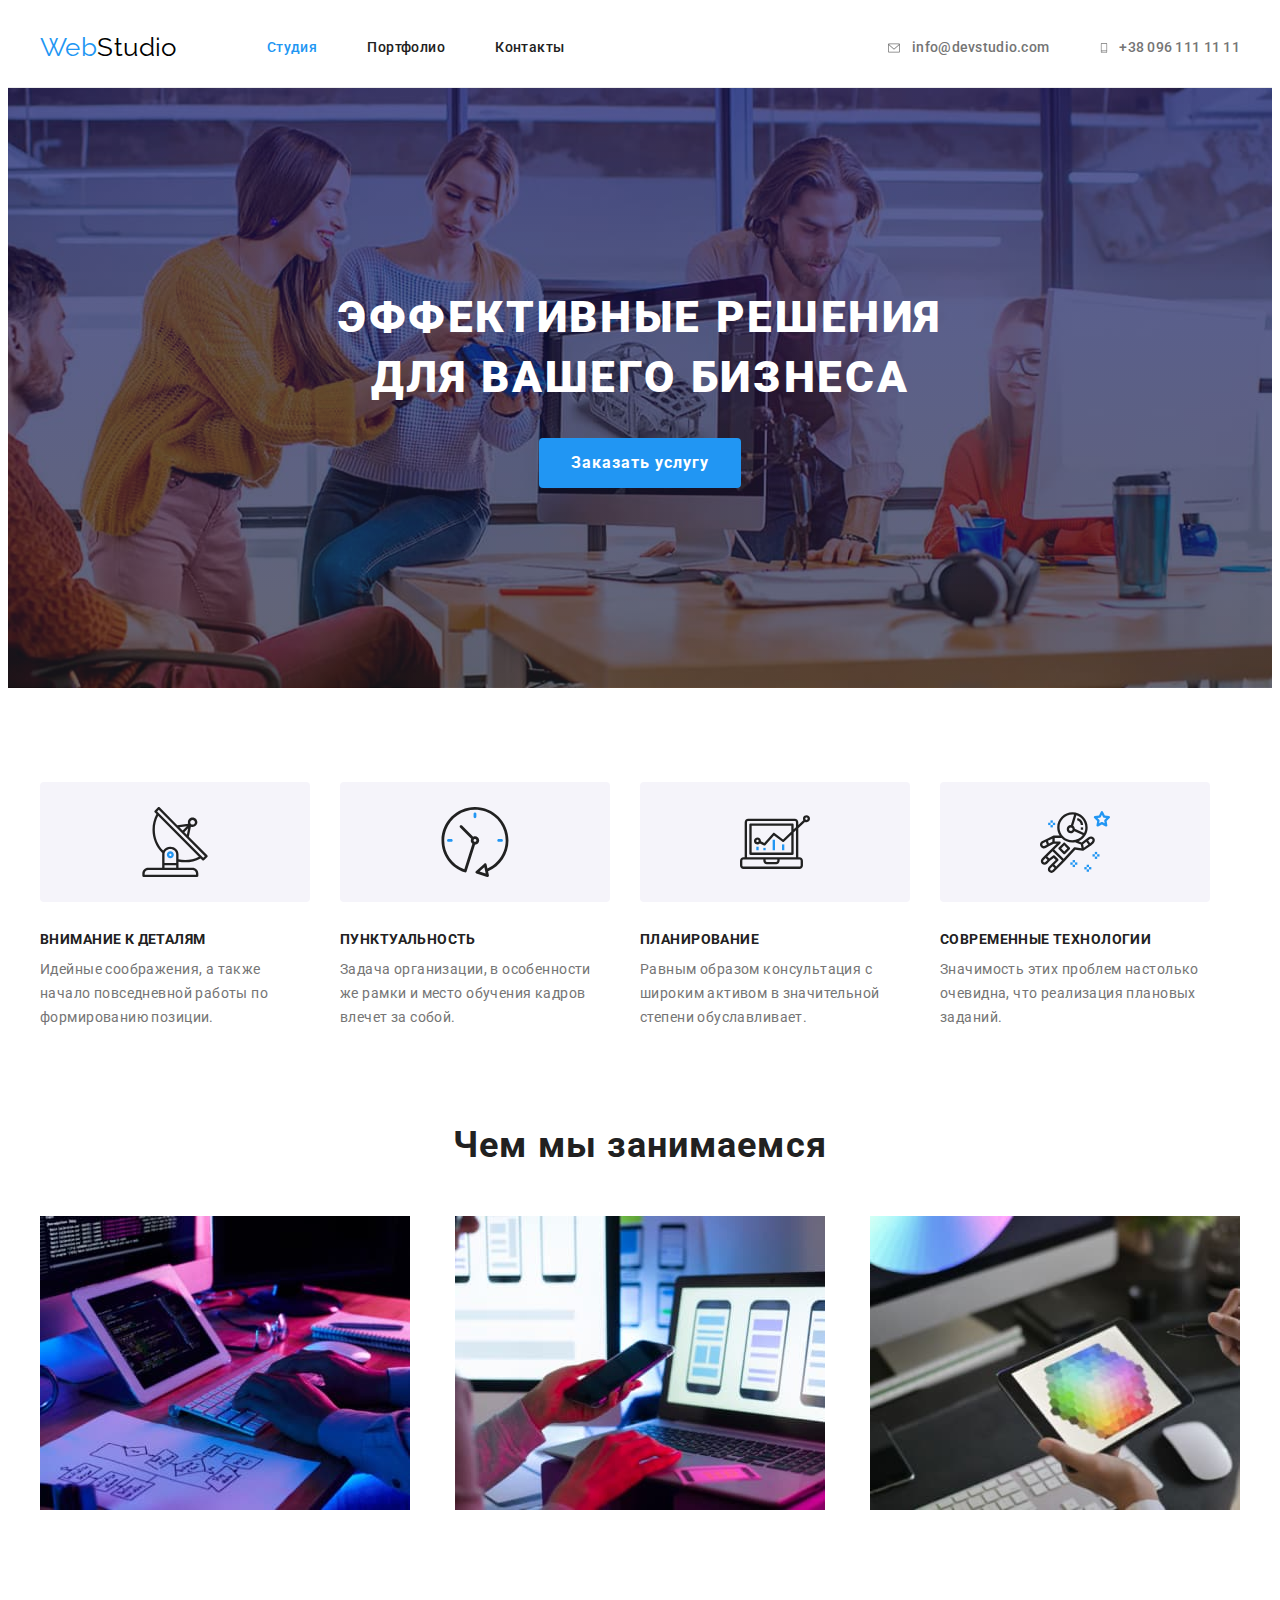
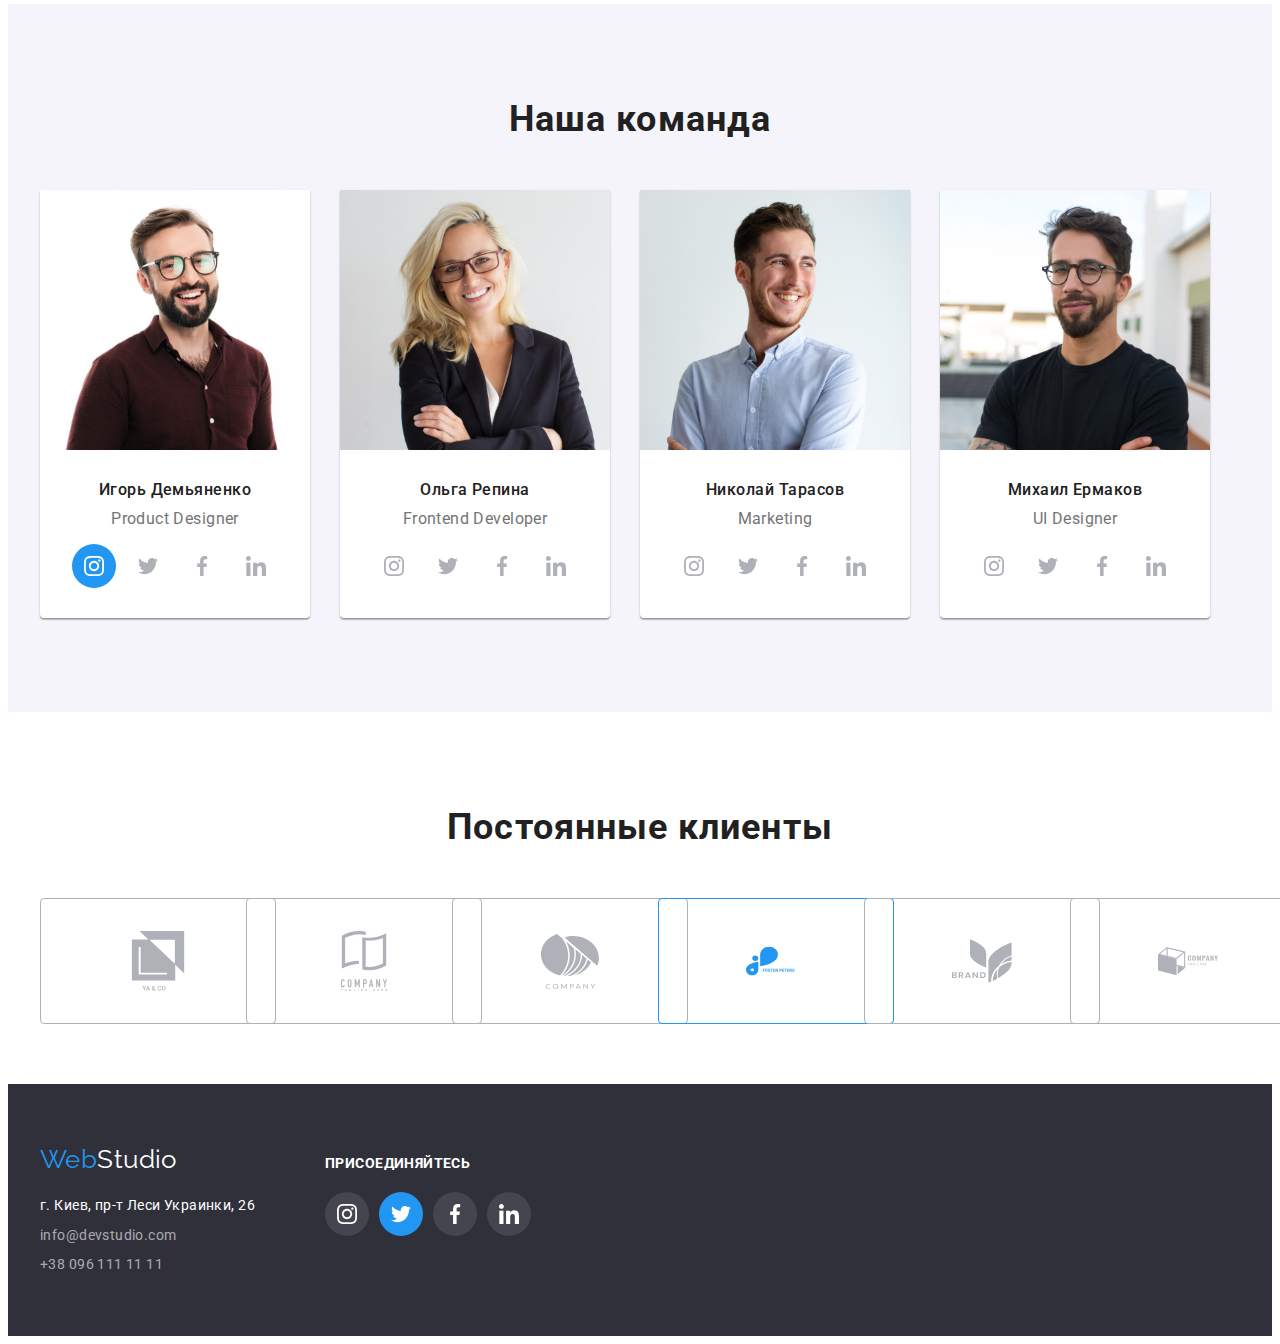
==== index.html @ 3347f1fa "add social link and styles" ====
<!DOCTYPE html>
<html lang="ru">

	<head>
		<meta charset="UTF-8" />
		<meta http-equiv="X-UA-Compatible" content="IE=edge" />
		<meta name="viewport" content="width=device-width, initial-scale=1.0" />
		<title>WebStudio | Главная</title>
		<link rel="shortcut icon" href="https://asset-cdn.schoology.com/sites/all/themes/schoology_theme/favicon.ico"
			type="image/x-icon" />
		<link rel="preconnect" href="https://fonts.gstatic.com" />
		<link
			href="https://fonts.googleapis.com/css2?family=Raleway:wght@700&family=Roboto:wght@400;500;700;900&display=swap"
			rel="stylesheet" />
		<link rel="stylesheet"
			href="https://cdnjs.cloudflare.com/ajax/libs/modern-normalize/1.1.0/modern-normalize.min.css"
			integrity="sha512-wpPYUAdjBVSE4KJnH1VR1HeZfpl1ub8YT/NKx4PuQ5NmX2tKuGu6U/JRp5y+Y8XG2tV+wKQpNHVUX03MfMFn9Q=="
			crossorigin="anonymous" referrerpolicy="no-referrer" />
		<link rel="stylesheet" href="./css/style.css" />
	</head>

	<body>
		<header class="header">
			<div class="container head-container">
				<nav class="navigator">
					<a class="text-logo" href="./"><span class="logo">Web</span>Studio </a>
					<ul class="list-header">
						<li class="list-nav-item">
							<a class="list-nav current" href="./index.html">Студия</a>
						</li>
						<li class="list-nav-item">
							<a class="list-nav" href="./portfolio.html">Портфолио</a>
						</li>
						<li class="list-nav-item"><a class="list-nav" href="">Контакты</a></li>
					</ul>
				</nav>

				<div class="header-contact">
					<ul class="list-header">
						<li class="list-contact-item">
							<a href="mailto:info@devstudio.com" class="list-contact">
								<svg class="icon-contact" width="16" height="12">
									<use href="./images/sprite.svg#mail"></use>
								</svg>
								info@devstudio.com</a>
						</li>
						<li class="list-contact-item">
							<a href="tel:+380961111111" class="list-contact">
								<svg class="icon-contact" width="10" height="16">
									<use href="./images/sprite.svg#smartphone"></use>
								</svg>
								+38 096 111 11 11</a>
						</li>
					</ul>
				</div>
			</div>
		</header>

		<main>
			<!--Главная секция с заглавием-->
			<section class="hero">
				<div class="container">
					<h1 class="hero-title">
						Эффективные решения <br />
						для вашего бизнеса
					</h1>
					<button type="button" class="main-button">Заказать услугу</button>
				</div>
			</section>

			<!--Секция особенности-->
			<section class="main-features">
				<div class="container">
					<h2 class="visually-hidden">Особенности</h2>
					<ul class="features">
						<li class="list-features-item">
							<div class="feature-icon">
								<svg width="70" height="70">
									<use use href="./images/sprite.svg#antenna"></use>
								</svg>
							</div>
							<h3 class="list-features">Внимание к деталям</h3>
							<p>
								Идейные соображения, а также начало повседневной работы по
								формированию позиции.
							</p>
						</li>
						<li class="list-features-item">
							<div class="feature-icon">
								<svg width="70" height="70">
									<use use href="./images/sprite.svg#clock"></use>
								</svg>
							</div>
							<h3 class="list-features">Пунктуальность</h3>
							<p>
								Задача организации, в особенности же рамки и место обучения кадров
								влечет за собой.
							</p>
						</li>
						<li class="list-features-item">
							<div class="feature-icon">
								<svg width="70" height="70">
									<use use href="./images/sprite.svg#diagram"></use>
								</svg>
							</div>
							<h3 class="list-features">Планирование</h3>
							<p>
								Равным образом консультация с широким активом в значительной
								степени обуславливает.
							</p>
						</li>
						<li class="list-features-item">
							<div class="feature-icon">
								<svg width="70" height="70">
									<use use href="./images/sprite.svg#astronaut"></use>
								</svg>
							</div>
							<h3 class="list-features">Современные технологии</h3>
							<p>
								Значимость этих проблем настолько очевидна, что реализация
								плановых заданий.
							</p>
						</li>
					</ul>
				</div>
			</section>

			<!--Секция Чем мы занимаемся-->
			<section class="work">
				<div class="container">
					<h2 class="title">Чем мы занимаемся</h2>
					<ul class="our-work">
						<li><img src="./images/box_1.jpg" alt="верстка" width="370" /></li>
						<li>
							<img src="./images/box_2.jpg" alt="мобильные устрайства" width="370" />
						</li>
						<li>
							<img src="./images/box_3.jpg" alt="цветовые решения" width="370" />
						</li>
					</ul>
				</div>
			</section>

			<!--Секция Наша команда-->
			<section class="team">
				<div class="container">
					<h2 class="title">Наша команда</h2>
					<ul class="our-team">
						<li class="list-specialist">
							<img src="./images/img_1.jpg" alt="Игорь" width="270" />
							<div class="our-specialist">
								<h3 class="specialist">Игорь Демьяненко</h3>
								<p class="job">Product Designer</p>
								<ul class="social-list">
									<li class="social-list-item">
										<a href="" class="social-list-link all">
											<svg class="social-list-icon insta">
												<use href="./images/sprite.svg#instagram"></use>
											</svg>
										</a>
									</li>
									<li class="social-list-item">
										<a href="" class="social-list-link">
											<svg class="social-list-icon">
												<use href="./images/sprite.svg#twitter"></use>
											</svg>
										</a>
									</li>
									<li class="social-list-item">
										<a href="" class="social-list-link">
											<svg class="social-list-icon">
												<use href="./images/sprite.svg#facebook"></use>
											</svg>
										</a>
									</li>
									<li class="social-list-item">
										<a href="" class="social-list-link">
											<svg class="social-list-icon">
												<use href="./images/sprite.svg#linkedin"></use>
											</svg>
										</a>
									</li>
								</ul>
							</div>
						</li>
						<li class="list-specialist">
							<img src="./images/img_2.jpg" alt="Ольга" width="270" />
							<div class="our-specialist">
								<h3 class="specialist">Ольга Репина</h3>
								<p class="job">Frontend Developer</p>
								<ul class="social-list">
									<li class="social-list-item">
										<a href="" class="social-list-link">
											<svg class="social-list-icon">
												<use href="./images/sprite.svg#instagram"></use>
											</svg>
										</a>
									</li>
									<li class="social-list-item">
										<a href="" class="social-list-link">
											<svg class="social-list-icon">
												<use href="./images/sprite.svg#twitter"></use>
											</svg>
										</a>
									</li>
									<li class="social-list-item">
										<a href="" class="social-list-link">
											<svg class="social-list-icon">
												<use href="./images/sprite.svg#facebook"></use>
											</svg>
										</a>
									</li>
									<li class="social-list-item">
										<a href="" class="social-list-link">
											<svg class="social-list-icon">
												<use href="./images/sprite.svg#linkedin"></use>
											</svg>
										</a>
									</li>
								</ul>
							</div>
						</li>
						<li class="list-specialist">
							<img src="./images/img_3.jpg" alt="Николай" width="270" />
							<div class="our-specialist">
								<h3 class="specialist">Николай Тарасов</h3>
								<p class="job">Marketing</p>
								<ul class="social-list">
									<li class="social-list-item">
										<a href="" class="social-list-link">
											<svg class="social-list-icon">
												<use href="./images/sprite.svg#instagram"></use>
											</svg>
										</a>
									</li>
									<li class="social-list-item">
										<a href="" class="social-list-link">
											<svg class="social-list-icon">
												<use href="./images/sprite.svg#twitter"></use>
											</svg>
										</a>
									</li>
									<li class="social-list-item">
										<a href="" class="social-list-link">
											<svg class="social-list-icon">
												<use href="./images/sprite.svg#facebook"></use>
											</svg>
										</a>
									</li>
									<li class="social-list-item">
										<a href="" class="social-list-link">
											<svg class="social-list-icon">
												<use href="./images/sprite.svg#linkedin"></use>
											</svg>
										</a>
									</li>
								</ul>
							</div>
						</li>
						<li class="list-specialist">
							<img src="./images/img_4.jpg" alt="Михаил" width="270" />
							<div class="our-specialist">
								<h3 class="specialist">Михаил Ермаков</h3>
								<p class="job">UI Designer</p>
								<ul class="social-list">
									<li class="social-list-item">
										<a href="" class="social-list-link">
											<svg class="social-list-icon">
												<use href="./images/sprite.svg#instagram"></use>
											</svg>
										</a>
									</li>
									<li class="social-list-item">
										<a href="" class="social-list-link">
											<svg class="social-list-icon">
												<use href="./images/sprite.svg#twitter"></use>
											</svg>
										</a>
									</li>
									<li class="social-list-item">
										<a href="" class="social-list-link">
											<svg class="social-list-icon">
												<use href="./images/sprite.svg#facebook"></use>
											</svg>
										</a>
									</li>
									<li class="social-list-item">
										<a href="" class="social-list-link">
											<svg class="social-list-icon">
												<use href="./images/sprite.svg#linkedin"></use>
											</svg>
										</a>
									</li>
								</ul>
							</div>
						</li>
					</ul>
				</div>
			</section>

			<!-- КЛИЕНТЫ -->
			<section class="main-clients">
				<div class="container">
					<h2 class="title">Постоянные клиенты</h2>
					<ul class="clients-list">
						<li class="clients-list-item">
							<a class="clients-list-link" href=""><svg class="clients-list-icon">
									<use href="./images/sprite.svg#icon-compani_1"></use>
								</svg></a>
						</li>
						<li class="clients-list-item">
							<a class="clients-list-link" href=""><svg class="clients-list-icon">
									<use href="./images/sprite.svg#icon-compani_2"></use>
								</svg></a>
						</li>
						<li class="clients-list-item">
							<a class="clients-list-link" href=""><svg class="clients-list-icon">
									<use href="./images/sprite.svg#icon-compani_3"></use>
								</svg></a>
						</li>
						<li class="clients-list-item">
							<a class="clients-list-link current-link" href=""><svg
									class="clients-list-icon client-current">
									<use href="./images/sprite.svg#icon-compani_4"></use>
								</svg></a>
						</li>
						<li class="clients-list-item">
							<a class="clients-list-link" href=""><svg class="clients-list-icon">
									<use href="./images/sprite.svg#icon-compani_5"></use>
								</svg></a>
						</li>
						<li class="clients-list-item">
							<a class="clients-list-link" href=""><svg class="clients-list-icon">
									<use href="./images/sprite.svg#icon-compani_6"></use>
								</svg></a>
						</li>
					</ul>
				</div>
			</section>
		</main>
		<footer class="footer">
			<div class="container fc">
				<div class="adress">
					<a class="text-logo-footer" href="./"><span class="logo">Web</span>Studio</a>
					<address>
						<ul class="list-footer">
							<li class="list-footer-item">
								<a class="adress-footer" href="https://goo.gl/maps/jzQwwj4ujLne8MiLA" target="_blank"
									rel="noopener noreferrer">
									г. Киев, пр-т Леси Украинки, 26</a>
							</li>
							<li class="list-footer-item">
								<a href="mailto:info@devstudio.com" class="footer-contact">info@devstudio.com</a>
							</li>
							<li class="list-footer-item">
								<a href="tel:+380961111111" class="footer-contact">+38 096 111 11 11</a>
							</li>
						</ul>
					</address>
				</div>
				<div class="social">
					<p class="label">присоединяйтесь</p>
					<ul class="footer-social-list list">
						<li class="social-item">
							<a class="social-link" href="">
								<svg class="social-icon" width="20" height="20">
									<use href="./images/sprite.svg#instagram"></use>
								</svg>
							</a>
						</li>
						<li class="social-item">
							<a class="social-link all" href="">
								<svg class="social-icon" width="20" height="20">
									<use href="./images/sprite.svg#twitter"></use>
								</svg></a>
						</li>
						<li class="social-item">
							<a class="social-link" href="">
								<svg class="social-icon" width="20" height="20">
									<use href="./images/sprite.svg#facebook"></use>
								</svg></a>
						</li>
						<li class="social-item">
							<a class="social-link" href="">
								<svg class="social-icon" width="20" height="20">
									<use href="./images/sprite.svg#linkedin"></use>
								</svg></a>
						</li>
					</ul>
				</div>
			</div>
		</footer>
	</body>

</html>
---- css/style.css ----
/*  */
:root {
	--primary-white-color: #ffffff;
	--second-dark-color: #2f303a;
	--background-color: #f5f4fa;
	--accent-color: #2196f3;
	--primary-text-color: #212121;
	--second-text-color: #757575;
	--decoration-color: #afb1b8;
}
/* primary-font-family: roboto; */
/* logo-font-family: Raleway; */
h1,
h2,
h3,
h4,
h5,
h6,
p {
	margin-top: 0;
	margin-bottom: 0;
}

ul,
ol {
	margin-top: 0;
	margin-bottom: 0;
	padding-left: 0;
}

img {
	display: block;
}
body {
	color: var(--second-text-color);
	background-color: var(--primary-bg-color);
	/* width: 1600px; */
	font-family: "Roboto", sans-serif;
	font-size: 14px;
	font-weight: 400;
	line-height: 1.71;
	letter-spacing: 0.03em;
}
.container {
	width: 1200px;
	margin: 0 auto;
	padding-left: 15px;
	padding-right: 15px;
	/* padding-bottom: 94px; */
}
.visually-hidden {
	position: absolute;
	white-space: nowrap;
	width: 1px;
	height: 1px;
	overflow: hidden;
	border: 0;
	padding: 0;
	clip: rect(0 0 0 0);
	clip-path: inset(50%);
	margin: -1px;
}
/* =============head================= */
.header {
	border-bottom: 1px solid #ececec;
}
.text-logo {
	font-family: "Raleway", sans-serif;
	font-style: 700;
	font-size: 26px;
	line-height: 1.2;
	color: #000000;
	text-decoration: none;
	padding: 24px 0;
	margin-right: 90px;
}
.logo {
	color: var(--accent-color);
}

.link {
	text-decoration: none;
}
ul {
	list-style-type: none;
}
.list-header :hover,
.list-header :focus {
	color: var(--accent-color);
}
.list-header {
	font-weight: 500;
	font-size: inherit;
	line-height: 1.14;
}
.list-header {
	display: flex;
	align-items: center;
}

.list-nav {
	color: var(--primary-text-color);
	/* font-weight: 500;
	font-size: inherit;
	line-height: 1.14; */
	text-decoration: none;
	padding: 32px 0;
}
.list-nav-item:not(:last-child) {
	margin-right: 50px;
}

.current {
	color: var(--accent-color);
}
.list-contact {
	color: var(--second-text-color);
	font-weight: 500;
	font-style: normal;
	text-decoration: none;
	line-height: 1.14;
	letter-spacing: 0.02em;
}
.list-contact {
	display: flex;
	align-items: center;
	color: inherit;
}

.icon-contact {
	margin-right: 10px;
	fill: currentColor;
}
/* .list-contact-item {
	background-size: cover;
} */
.list-contact-item:not(:last-child) {
	margin-right: 50px;
}
.head-container {
	display: flex;
	align-items: center;
	justify-content: space-between;
}
.navigator {
	display: flex;
	align-items: center;
}
/* =============end-head=================== */

/* ========footer============= */
.list-footer :hover,
.list-footer :focus {
	color: var(--accent-color);
}
.list-footer {
	font-weight: inherit;
	font-size: inherit;
	line-height: 1.46;
}
.list-footer-item:not(:last-child) {
	margin-bottom: 9px;
}
.adress-footer {
	color: var(--primary-white-color);
	letter-spacing: 0.03em;
	font-style: normal;
	text-decoration: none;
}
.footer {
	background-color: var(--second-dark-color);
	padding: 0 15px;
}
.fc {
	display: flex;
}
.adress {
	padding-top: 60px;
	padding-bottom: 60px;
	margin-right: 70px;
}
.text-logo-footer {
	color: var(--primary-white-color);
	font-family: "Raleway", sans-serif;
	font-style: 700;
	font-size: 26px;
	line-height: 1.2;
	text-decoration: none;
	margin-bottom: 20px;
	display: block;
}
.footer-contact {
	letter-spacing: 0.03em;
	color: rgba(255, 255, 255, 0.6);
	text-decoration: none;
	font-style: normal;
}
.social {
	padding-top: 72px;
	padding-bottom: 100px;
}

.label {
	margin-bottom: 20px;
	font-weight: 700;
	line-height: 1.14;
	letter-spacing: 0.03em;
	text-transform: uppercase;
	color: var(--primary-white-color);
}

.footer-social-list {
	display: flex;
}

.social-item {
	width: 44px;
	height: 44px;
}

.social-item:not(:last-child) {
	margin-right: 10px;
}

.social-link {
	display: flex;
	justify-content: center;
	align-items: center;
	width: 100%;
	height: 100%;
	background-color: rgba(255, 255, 255, 0.1);
	border-radius: 50%;
}

.social-link:hover,
.social-link:focus {
	background-color: var(--accent-color);
}

.social-icon {
	fill: var(--primary-white-color);
}

/* ========end-footer=============== */

/* ==========hero================= */
.hero {
	background-color: var(--second-dark-color);
	padding: 200px 0;
	text-align: center;
	background-image: linear-gradient(
			rgba(12, 24, 155, 0.4),
			rgba(47, 48, 58, 0.4)
		),
		url("../images/bg.jpg");
	background-position: center;
	background-size: cover;
	/* box-shadow: 0px 4px 4px rgba(0, 0, 0, 0.25); */
	max-width: 1600px;
	align-items: center;
	text-align: center;
	margin: 0 auto;
}

.hero-title {
	color: var(--primary-white-color);
	font-weight: 900;
	font-size: 44px;
	line-height: 1.36;
	text-align: center;
	letter-spacing: 0.06em;
	text-transform: uppercase;
	margin-bottom: 30px;
}
.main-button {
	color: var(--primary-white-color);
	background-color: var(--accent-color);
	border: none;
	border-radius: 4px;
	font-family: inherit;
	font-weight: 700;
	font-size: 16px;
	line-height: 1.87;
	align-items: center;
	text-align: center;
	letter-spacing: 0.06em;
	padding: 10px 32px;
}
.main-button:hover,
.main-button:focus {
	color: var(--primary-text-color);
	background: var(--background-color);
	cursor: pointer;
}
/* =======end-hero============ */

/* ===========studio============== */
.title {
	color: var(--primary-text-color);
	font-weight: 700;
	font-size: 36px;
	line-height: 1.17;
	text-align: center;
	letter-spacing: 0.03em;
	margin-bottom: 50px;
}
.list-features {
	color: var(--primary-text-color);
	font-family: "Roboto", sans-serif;
	font-size: inherit;
	font-weight: 700;
	line-height: 1.14;
	letter-spacing: 0.03em;
	text-transform: uppercase;
	margin-bottom: 10px;
}
.main-features {
	padding-top: 94px;
}
.features {
	display: flex;
	align-items: center;
}
.feature-icon {
	display: flex;
	height: 120px;
	justify-content: center;
	align-items: center;
	background-color: #f5f4fa;
	background-position: 50% 50%;
	background-size: cover;
	background-repeat: no-repeat;
	border-radius: 4px;
	margin-bottom: 30px;
}
.list-features-item {
	flex-basis: 270px;
}
.list-features-item:not(:last-child) {
	margin-right: 30px;
}
.work {
	padding: 94px 0;
}
.our-work {
	display: flex;
	align-items: center;
	justify-content: space-between;
}
.team {
	background-color: var(--background-color);
	text-align: center;
	padding: 94px 0;
}
.our-team {
	display: flex;
	align-items: center;
}
.list-specialist {
	background-color: #ffffff;
	border-radius: 0px 0px 4px 4px;
	box-shadow: 0px 1px 3px rgba(0, 0, 0, 0.12), 0px 1px 1px rgba(0, 0, 0, 0.14),
		0px 2px 1px rgba(0, 0, 0, 0.2);
	width: 270px;
}
.list-specialist:not(:last-child) {
	margin-right: 30px;
}
.our-specialist {
	font-size: 16px;
	line-height: 1.19;
	padding: 30px 0;
}
.specialist {
	color: var(--primary-text-color);
	font-size: 16px;
	line-height: 1.19;
	font-weight: 500;
	letter-spacing: 0.03em;
	margin-bottom: 10px;
}
.job {
	margin-bottom: 16px;
}
.social-list {
	display: flex;
	/* align-items: center; */
	padding: 0 32px;
	background-size: cover;
	justify-content: center;
}
.social-list-item {
	height: 44px;
	width: 44px;
	background-size: cover;
	/* justify-content: center; */
	/* align-items: center; */
}
.social-list-item:not(:last-child) {
	margin-right: 10px;
}
.social-list-link {
	display: flex;
	justify-content: center;
	align-items: center;
	width: 100%;
	height: 100%;
	border-radius: 50%;
	background-color: var(--primary-white-color);
}
.social-list-icon {
	width: 20px;
	height: 20px;
	fill: var(--decoration-color);
}
.insta {
	fill: var(--primary-white-color);
}
.social-list-link:hover,
.social-list-link:focus {
	background-color: var(--accent-color);
}

.social-list-link:hover .social-list-icon,
.social-list-link:focus .social-list-icon {
	fill: var(--primary-white-color);
}

/* ======Клиенты============== */
.main-clients {
	padding-top: 94px;
	padding-bottom: 94px;
}
.clients-list {
	display: flex;
	justify-content: space-between;
}

.clients-list-item {
	width: 170px;
	height: 92px;
}

.clients-list-link {
	display: flex;
	align-items: center;
	justify-content: center;
	width: 100%;
	height: 100%;
	border: 1px solid var(--decoration-color);
	border-radius: 4px;
	padding: 16px 32px;
}

.clients-list-link:hover,
.clients-list-link:focus {
	border: 1px solid var(--accent-color);
}

.clients-list-link:hover .clients-list-icon,
.clients-list-link:focus .clients-list-icon {
	fill: var(--accent-color);
}

.clients-list-icon {
	width: 106px;
	height: 60px;
	fill: var(--decoration-color);
}
.current-link {
	border: 1px solid var(--accent-color);
}
.client-current {
	fill: var(--accent-color);
}
/* =========end-studio=========== */

/* ===========portfolio=========== */
.main-section-portfolio {
	padding: 94px 15px;
}
.list-filtre {
	display: flex;
	justify-content: center;
	/* padding-top: 112px; */
	margin-bottom: 50px;
}
.filtre-item:not(:last-child) {
	margin-right: 8px;
}

.filtre {
	color: var(--primary-text-color);
	background: var(--background-color);
	font-family: inherit;
	font-weight: 500;
	font-size: 16px;
	line-height: 1.63;
	text-align: center;
	border-radius: 4px;
	border: none;
	padding: 6px 25px;
}

.filtre:hover,
.filtre:focus {
	color: var(--primary-white-color);
	background: var(--accent-color);
	box-shadow: 0px 3px 1px rgba(0, 0, 0, 0.1), 0px 1px 2px rgba(0, 0, 0, 0.08),
		0px 2px 2px rgba(0, 0, 0, 0.12);
	cursor: pointer;
}
.all {
	color: var(--primary-white-color);
	background: var(--accent-color);
	fill: var(--primary-white-color);
}
.list-project {
	display: flex;
	flex-wrap: wrap;
	margin-left: -30px;
	margin-top: -30px;
}
.project-item {
	flex-basis: calc((100% - 90px) / 3);
	margin-left: 30px;
	margin-top: 30px;
}
.project-item:nth-last-child(-n + 3) {
	margin-bottom: 0px;
}
.portfolio-card-content {
	display: block;
	padding: 20px 24px;
	border-right: 1px solid #eeeeee;
	border-bottom: 1px solid #eeeeee;
	border-left: 1px solid #eeeeee;
}
.title-project {
	color: var(--primary-text-color);
	font-weight: 700;
	font-size: 18px;
	line-height: 2;
	letter-spacing: 0.06em;
	margin-bottom: 4px;
}
.filtre-project {
	font-size: 16px;
	line-height: 1.87;
	letter-spacing: 0.03em;
}
/* =========end-portfolio========= */
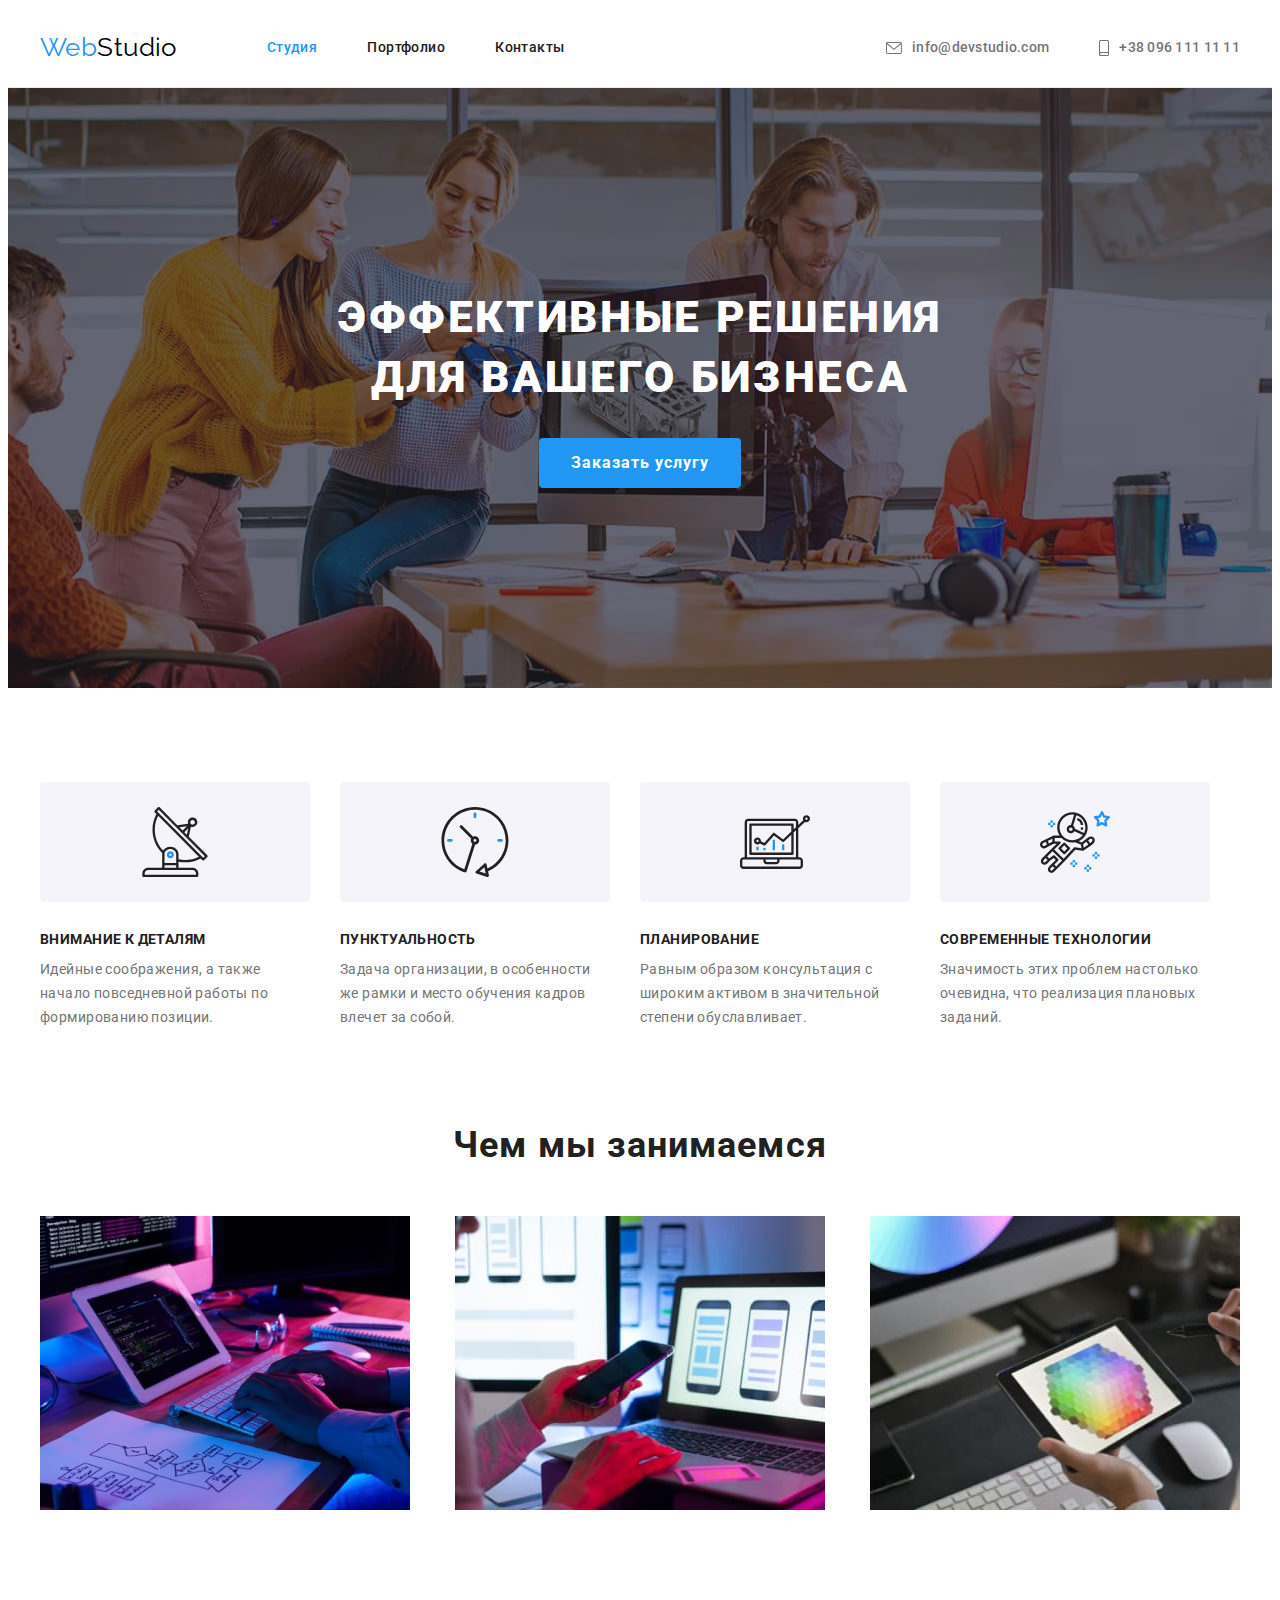
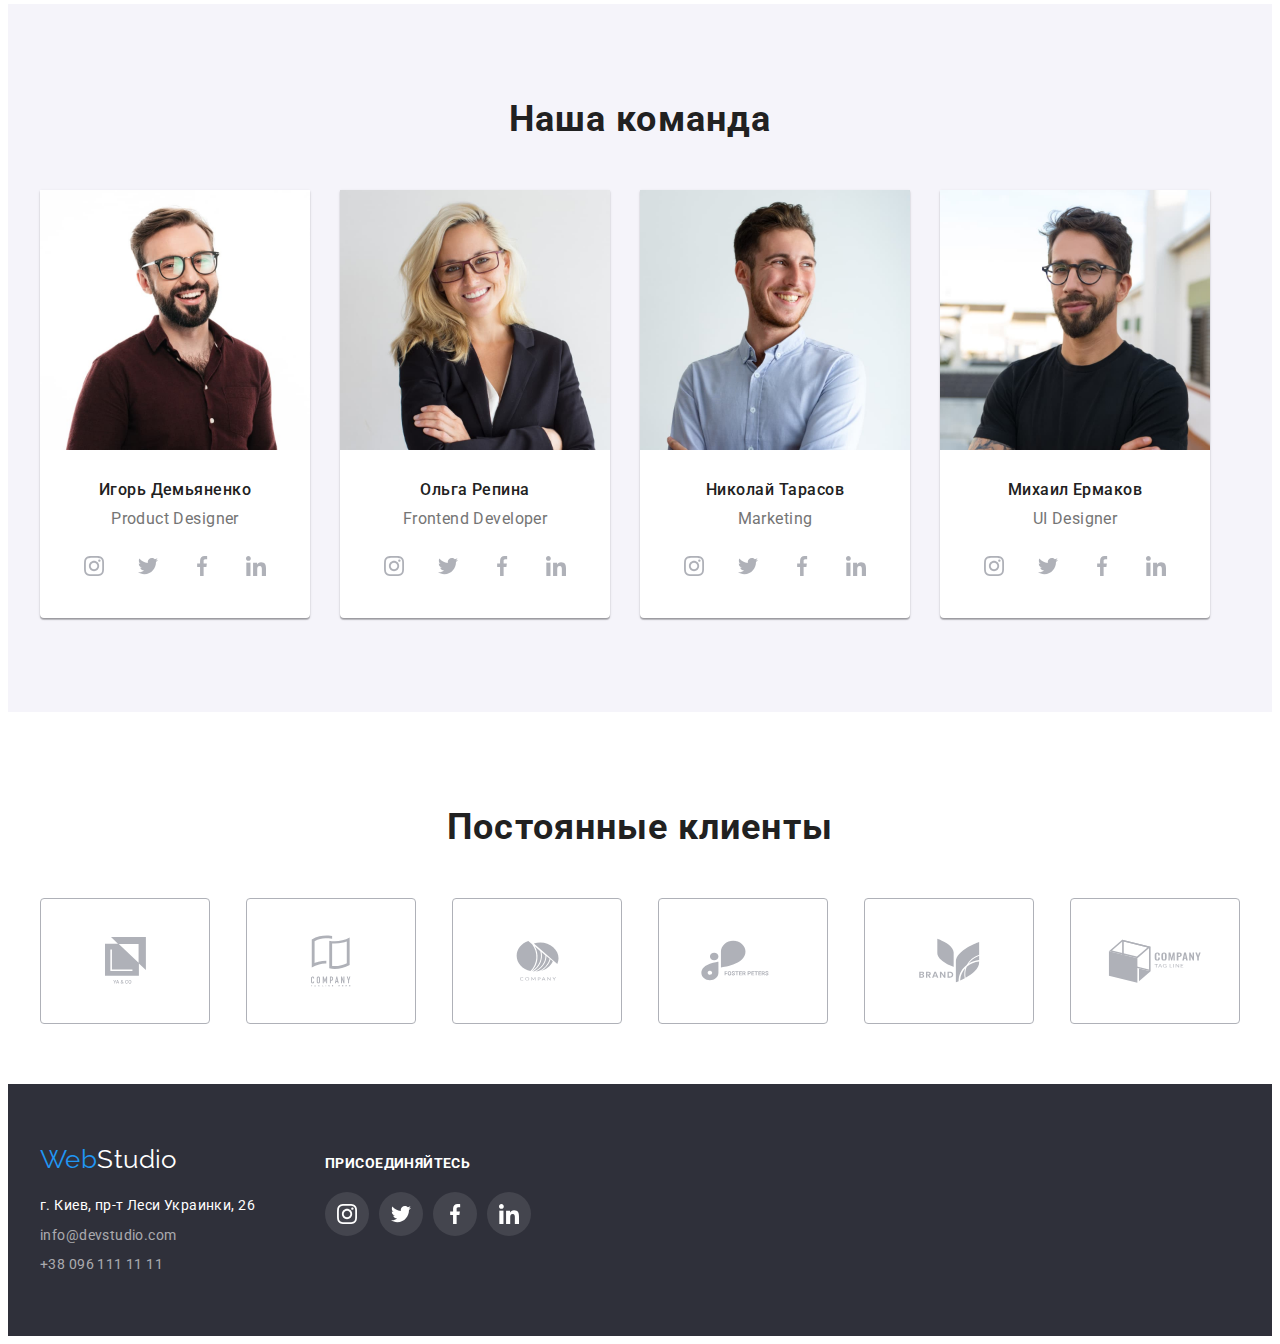
==== commit 7376cd5b: "fix( change size icon) add shadow portfolio" ====
--- a/index.html
+++ b/index.html
@@ -76,7 +76,7 @@
 						<li class="list-features-item">
 							<div class="feature-icon">
 								<svg width="70" height="70">
-									<use use href="./images/sprite.svg#antenna"></use>
+									<use href="./images/sprite.svg#antenna"></use>
 								</svg>
 							</div>
 							<h3 class="list-features">Внимание к деталям</h3>
@@ -88,7 +88,7 @@
 						<li class="list-features-item">
 							<div class="feature-icon">
 								<svg width="70" height="70">
-									<use use href="./images/sprite.svg#clock"></use>
+									<use href="./images/sprite.svg#clock"></use>
 								</svg>
 							</div>
 							<h3 class="list-features">Пунктуальность</h3>
@@ -100,7 +100,7 @@
 						<li class="list-features-item">
 							<div class="feature-icon">
 								<svg width="70" height="70">
-									<use use href="./images/sprite.svg#diagram"></use>
+									<use href="./images/sprite.svg#diagram"></use>
 								</svg>
 							</div>
 							<h3 class="list-features">Планирование</h3>
@@ -112,7 +112,7 @@
 						<li class="list-features-item">
 							<div class="feature-icon">
 								<svg width="70" height="70">
-									<use use href="./images/sprite.svg#astronaut"></use>
+									<use href="./images/sprite.svg#astronaut"></use>
 								</svg>
 							</div>
 							<h3 class="list-features">Современные технологии</h3>
@@ -153,8 +153,8 @@
 								<p class="job">Product Designer</p>
 								<ul class="social-list">
 									<li class="social-list-item">
-										<a href="" class="social-list-link all">
-											<svg class="social-list-icon insta">
+										<a href="" class="social-list-link">
+											<svg class="social-list-icon">
 												<use href="./images/sprite.svg#instagram"></use>
 											</svg>
 										</a>
@@ -304,33 +304,38 @@
 					<h2 class="title">Постоянные клиенты</h2>
 					<ul class="clients-list">
 						<li class="clients-list-item">
-							<a class="clients-list-link" href=""><svg class="clients-list-icon">
+							<a class="clients-list-link" href="">
+								<svg class="clients-list-icon" width="41" height="47">
 									<use href="./images/sprite.svg#icon-compani_1"></use>
 								</svg></a>
 						</li>
 						<li class="clients-list-item">
-							<a class="clients-list-link" href=""><svg class="clients-list-icon">
+							<a class="clients-list-link" href="">
+								<svg class="clients-list-icon" width="40" height="52">
 									<use href="./images/sprite.svg#icon-compani_2"></use>
 								</svg></a>
 						</li>
 						<li class="clients-list-item">
-							<a class="clients-list-link" href=""><svg class="clients-list-icon">
+							<a class="clients-list-link" href="">
+								<svg class="clients-list-icon" width="43" height="41">
 									<use href="./images/sprite.svg#icon-compani_3"></use>
 								</svg></a>
 						</li>
 						<li class="clients-list-item">
-							<a class="clients-list-link current-link" href=""><svg
-									class="clients-list-icon client-current">
+							<a class="clients-list-link" href="">
+								<svg class="clients-list-icon" width="84" height="41">
 									<use href="./images/sprite.svg#icon-compani_4"></use>
 								</svg></a>
 						</li>
 						<li class="clients-list-item">
-							<a class="clients-list-link" href=""><svg class="clients-list-icon">
+							<a class="clients-list-link" href="">
+								<svg class="clients-list-icon" width="63" height="45">
 									<use href="./images/sprite.svg#icon-compani_5"></use>
 								</svg></a>
 						</li>
 						<li class="clients-list-item">
-							<a class="clients-list-link" href=""><svg class="clients-list-icon">
+							<a class="clients-list-link" href="">
+								<svg class="clients-list-icon" width="94" height="44">
 									<use href="./images/sprite.svg#icon-compani_6"></use>
 								</svg></a>
 						</li>
@@ -369,7 +374,7 @@
 							</a>
 						</li>
 						<li class="social-item">
-							<a class="social-link all" href="">
+							<a class="social-link" href="">
 								<svg class="social-icon" width="20" height="20">
 									<use href="./images/sprite.svg#twitter"></use>
 								</svg></a>
--- a/css/style.css
+++ b/css/style.css
@@ -131,9 +131,7 @@
 	margin-right: 10px;
 	fill: currentColor;
 }
-/* .list-contact-item {
-	background-size: cover;
-} */
+
 .list-contact-item:not(:last-child) {
 	margin-right: 50px;
 }
@@ -249,7 +247,7 @@
 	padding: 200px 0;
 	text-align: center;
 	background-image: linear-gradient(
-			rgba(12, 24, 155, 0.4),
+			rgba(47, 48, 58, 0.4),
 			rgba(47, 48, 58, 0.4)
 		),
 		url("../images/bg.jpg");
@@ -413,9 +411,6 @@
 	height: 20px;
 	fill: var(--decoration-color);
 }
-.insta {
-	fill: var(--primary-white-color);
-}
 .social-list-link:hover,
 .social-list-link:focus {
 	background-color: var(--accent-color);
@@ -437,6 +432,7 @@
 }
 
 .clients-list-item {
+	display: flex;
 	width: 170px;
 	height: 92px;
 }
@@ -451,7 +447,10 @@
 	border-radius: 4px;
 	padding: 16px 32px;
 }
-
+/* .clients-list-icon {
+	width: 106px;
+	height: 60px;
+} */
 .clients-list-link:hover,
 .clients-list-link:focus {
 	border: 1px solid var(--accent-color);
@@ -463,21 +462,13 @@
 }
 
 .clients-list-icon {
-	width: 106px;
-	height: 60px;
 	fill: var(--decoration-color);
-}
-.current-link {
-	border: 1px solid var(--accent-color);
-}
-.client-current {
-	fill: var(--accent-color);
 }
 /* =========end-studio=========== */
 
 /* ===========portfolio=========== */
 .main-section-portfolio {
-	padding: 94px 15px;
+	padding: 94px 0;
 }
 .list-filtre {
 	display: flex;
@@ -528,6 +519,11 @@
 }
 .project-item:nth-last-child(-n + 3) {
 	margin-bottom: 0px;
+}
+.project-item:hover,
+.project-item:focus {
+	box-shadow: 0px 1px 1px rgba(0, 0, 0, 0.12), 0px 4px 4px rgba(0, 0, 0, 0.06),
+		1px 4px 6px rgba(0, 0, 0, 0.16);
 }
 .portfolio-card-content {
 	display: block;
